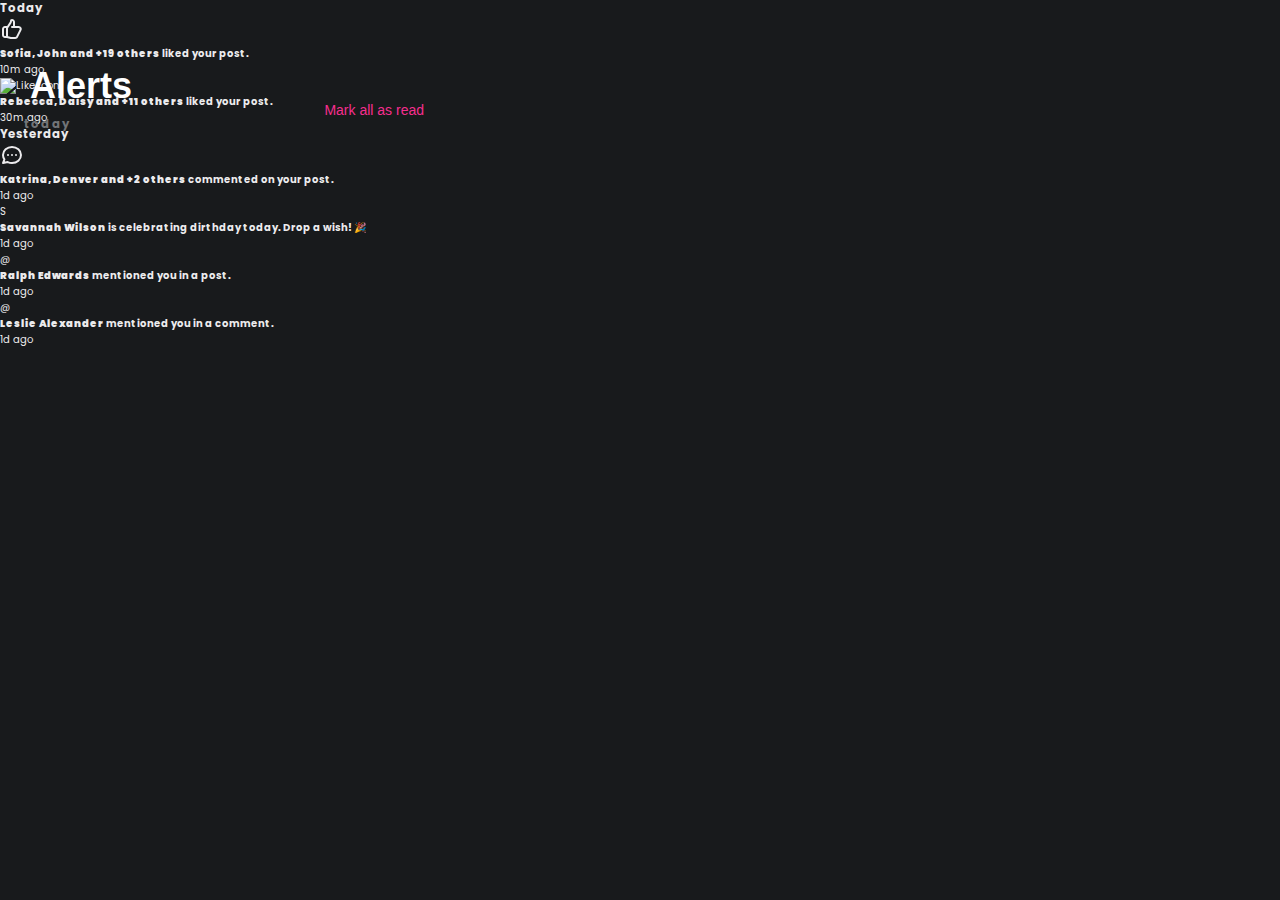
==== alert.html @ 07e80e3b "Add alert main css" ====
<!DOCTYPE html>
<html lang="en">
  <head>
    <link rel="preconnect" href="https://fonts.googleapis.com" />
    <link rel="preconnect" href="https://fonts.gstatic.com" crossorigin />
    <link
      href="https://fonts.googleapis.com/css2?family=Poppins:ital,wght@0,300;0,400;0,700;1,300;1,400;1,700&display=swap"
      rel="stylesheet"
    />

    <meta charset="UTF-8" />
    <meta http-equiv="X-UA-Compatible" content="IE=edge" />
    <meta name="viewport" content="width=device-width, initial-scale=1.0" />
    <link rel="stylesheet" href="./styles.css" />
    <title>Alert</title>
  </head>
  <body>
    <header class="alert__header">
      <h1>Alerts</h1>

      <h2 class="alert__header__h2">Mark all as read</h2>
    </header>
    <main>
      <h3 class="alert__main__h3">today</h3>
        <h3>Today</h3>
        <article>
          <img src="/Icon/Like.svg" alt="Like icon" />
          <h4><strong>Sofia, John and +19 others</strong> liked your post.</h4>
          <p>10m ago</p>
        </article>
        <article>
          <img class="/Icon/Like.svg" alt="Like icon" />
          <h4>
            <strong>Rebecca, Daisy and +11 others</strong> liked your post.
          </h4>
          <p>30m ago</p>
        </article>
      </h3>

      <section>
        <h3>Yesterday</h3>
        <article>
          <img src="/Icon/Comment.svg" alt="Comment icon" />
          <h4>
            <strong>Katrina, Denver and +2 others</strong> commented on your
            post.
          </h4>
          <p>1d ago</p>
        </article>

        <article class="alertmessage">
          <div>S</div>
          <h4>
            <strong>Savannah Wilson</strong> is celebrating dirthday today. Drop
            a wish! 🎉
          </h4>
          <p>1d ago</p>
        </article>

        <article>
          <div>@</div>
          <h4><strong>Ralph Edwards</strong> mentioned you in a post.</h4>
          <p>1d ago</p>
        </article>

        <article>
          <div>@</div>
          <h4><strong>Leslie Alexander</strong> mentioned you in a comment.</h4>
          <p>1d ago</p>
        </article>
      </section>
    </main>
  </body>
</html>
---- styles.css ----
@import url(./base.css);
@import url(./css-components/nav.css);
@import url(./css-components/header.css);
@import url(./css-components/stories.css);
@import url(./css-components/alert.css);
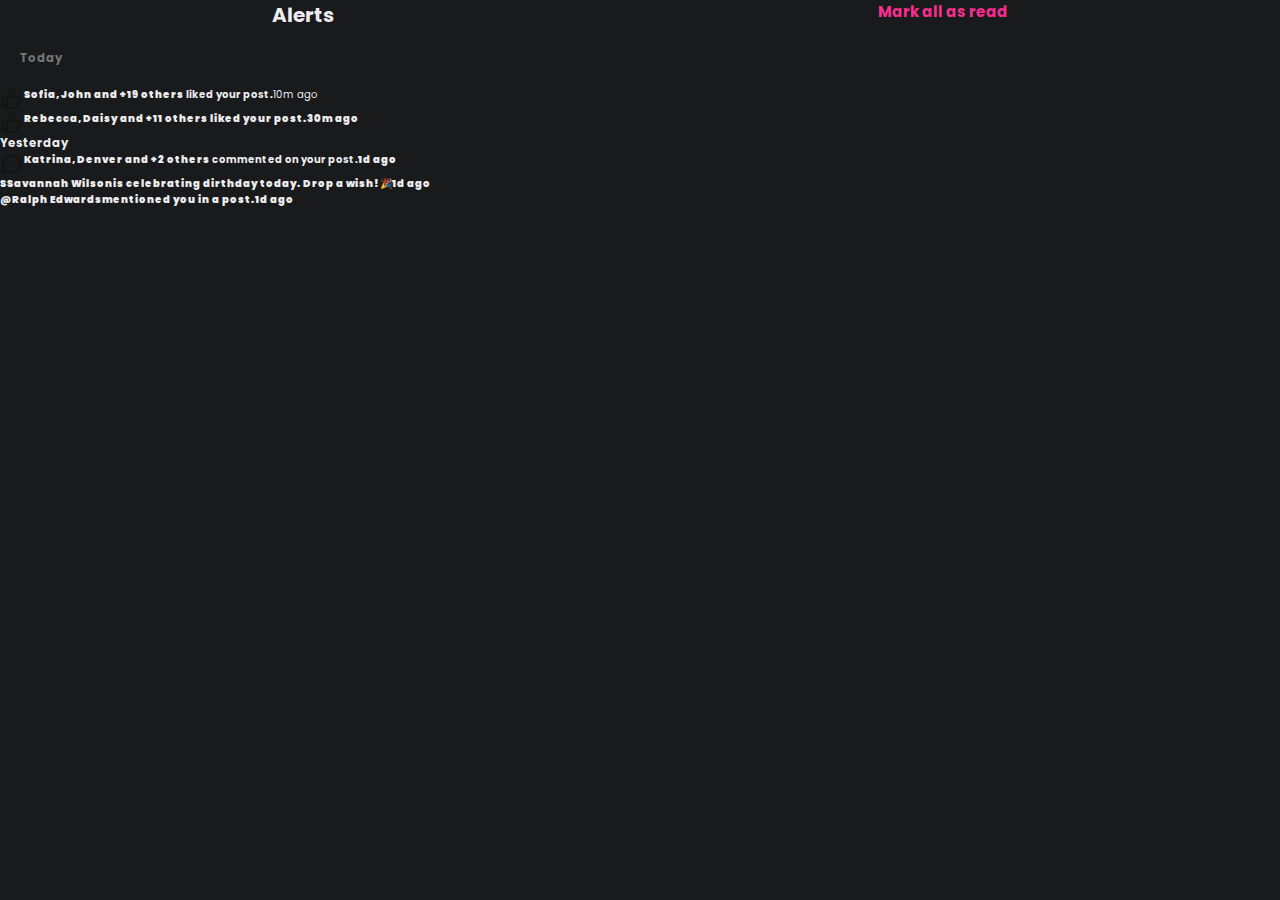
==== commit 40d82ebc: "add classes add display" ====
--- a/alert.html
+++ b/alert.html
@@ -21,26 +21,27 @@
       <h2 class="alert__header__h2">Mark all as read</h2>
     </header>
     <main>
-      <h3 class="alert__main__h3">today</h3>
-        <h3>Today</h3>
-        <article>
-          <img src="/Icon/Like.svg" alt="Like icon" />
+      <h3 class="alert__main__h3">Today</h3>
+        
+      <article class="article_1">
+        <img class="icons" src="./Icon/Like.svg" alt="like icon">
           <h4><strong>Sofia, John and +19 others</strong> liked your post.</h4>
           <p>10m ago</p>
         </article>
-        <article>
-          <img class="/Icon/Like.svg" alt="Like icon" />
-          <h4>
-            <strong>Rebecca, Daisy and +11 others</strong> liked your post.
-          </h4>
-          <p>30m ago</p>
-        </article>
-      </h3>
+        
+      <article class="article_2">
+        <img class="icons" src="Icon/Like.svg"
+        alt="like icon">
+            <h4><strong>Rebecca, Daisy and +11 others<strong> liked your post.</h4>
+        <p>30m ago</p>
+      </article>
 
-      <section>
-        <h3>Yesterday</h3>
-        <article>
-          <img src="/Icon/Comment.svg" alt="Comment icon" />
+      <h3 section class="alert_section_h3">Yesterday</h3>
+      
+        
+      <article class="article_3">
+        <img class="icons" src="./Icon/Comment.svg"
+          alt="like icon">
           <h4>
             <strong>Katrina, Denver and +2 others</strong> commented on your
             post.
@@ -48,27 +49,19 @@
           <p>1d ago</p>
         </article>
 
-        <article class="alertmessage">
+        <article class="article_4">
           <div>S</div>
-          <h4>
             <strong>Savannah Wilson</strong> is celebrating dirthday today. Drop
             a wish! 🎉
-          </h4>
           <p>1d ago</p>
         </article>
 
-        <article>
+        <article class="article_5">
           <div>@</div>
-          <h4><strong>Ralph Edwards</strong> mentioned you in a post.</h4>
+          <strong>Ralph Edwards</strong> mentioned you in a post.
           <p>1d ago</p>
         </article>
-
-        <article>
-          <div>@</div>
-          <h4><strong>Leslie Alexander</strong> mentioned you in a comment.</h4>
-          <p>1d ago</p>
-        </article>
-      </section>
+     
     </main>
   </body>
 </html>
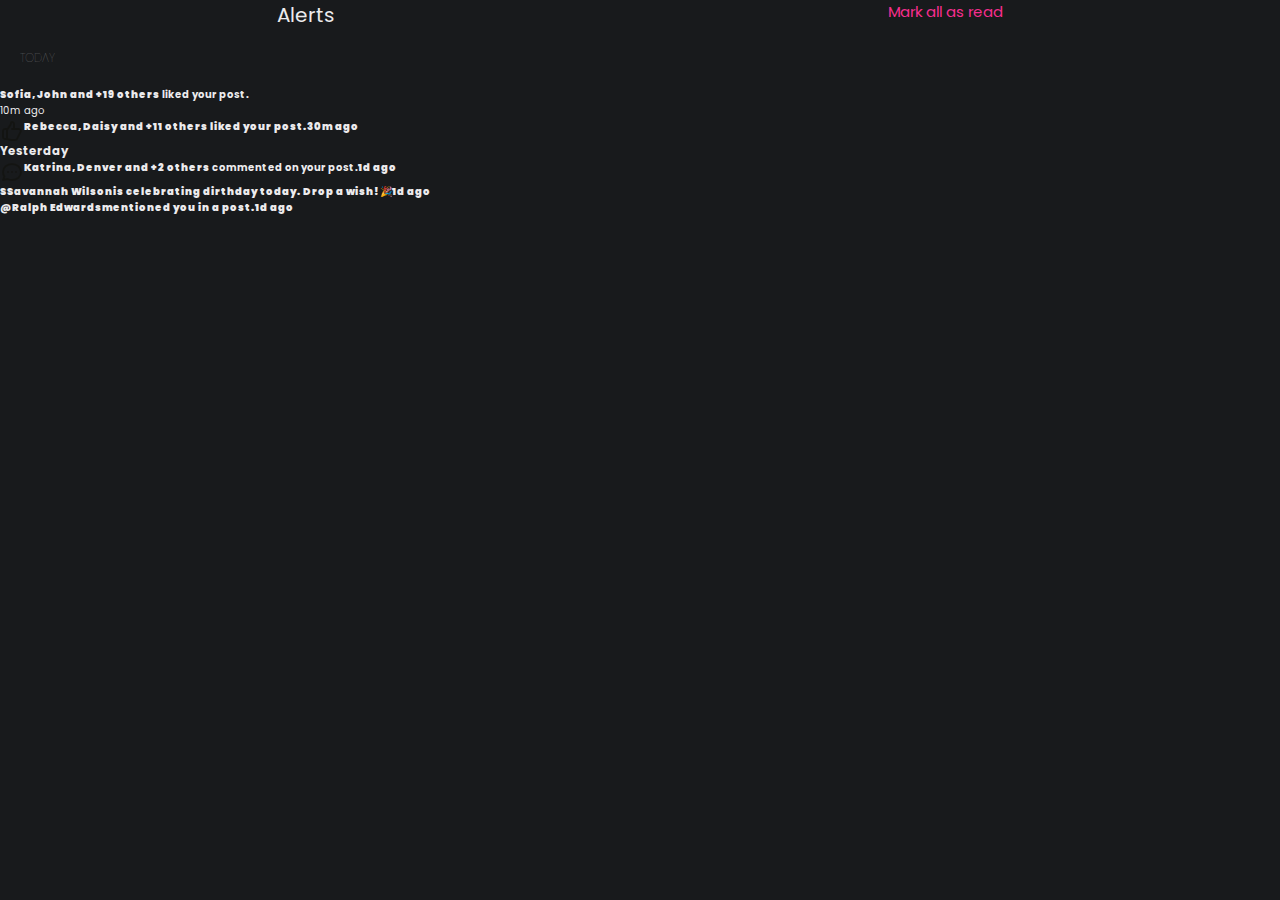
==== commit 7dd6a4dd: "Change alert message classes" ====
--- a/alert.html
+++ b/alert.html
@@ -16,20 +16,20 @@
   </head>
   <body>
     <header class="alert__header">
-      <h1>Alerts</h1>
+      <h1 class="alert__header__h1">Alerts</h1>
 
       <h2 class="alert__header__h2">Mark all as read</h2>
     </header>
     <main>
       <h3 class="alert__main__h3">Today</h3>
         
-      <article class="article_1">
-        <img class="icons" src="./Icon/Like.svg" alt="like icon">
+      <article class="alert-message“>
+        <img class="icons" src="./Icon/Like.svg">
           <h4><strong>Sofia, John and +19 others</strong> liked your post.</h4>
           <p>10m ago</p>
         </article>
         
-      <article class="article_2">
+      <article class="alert-message">
         <img class="icons" src="Icon/Like.svg"
         alt="like icon">
             <h4><strong>Rebecca, Daisy and +11 others<strong> liked your post.</h4>
@@ -39,7 +39,7 @@
       <h3 section class="alert_section_h3">Yesterday</h3>
       
         
-      <article class="article_3">
+      <article class="alert-message">
         <img class="icons" src="./Icon/Comment.svg"
           alt="like icon">
           <h4>
@@ -49,14 +49,14 @@
           <p>1d ago</p>
         </article>
 
-        <article class="article_4">
+        <article class="alert-message">
           <div>S</div>
             <strong>Savannah Wilson</strong> is celebrating dirthday today. Drop
             a wish! 🎉
           <p>1d ago</p>
         </article>
 
-        <article class="article_5">
+        <article class="alert-message">
           <div>@</div>
           <strong>Ralph Edwards</strong> mentioned you in a post.
           <p>1d ago</p>
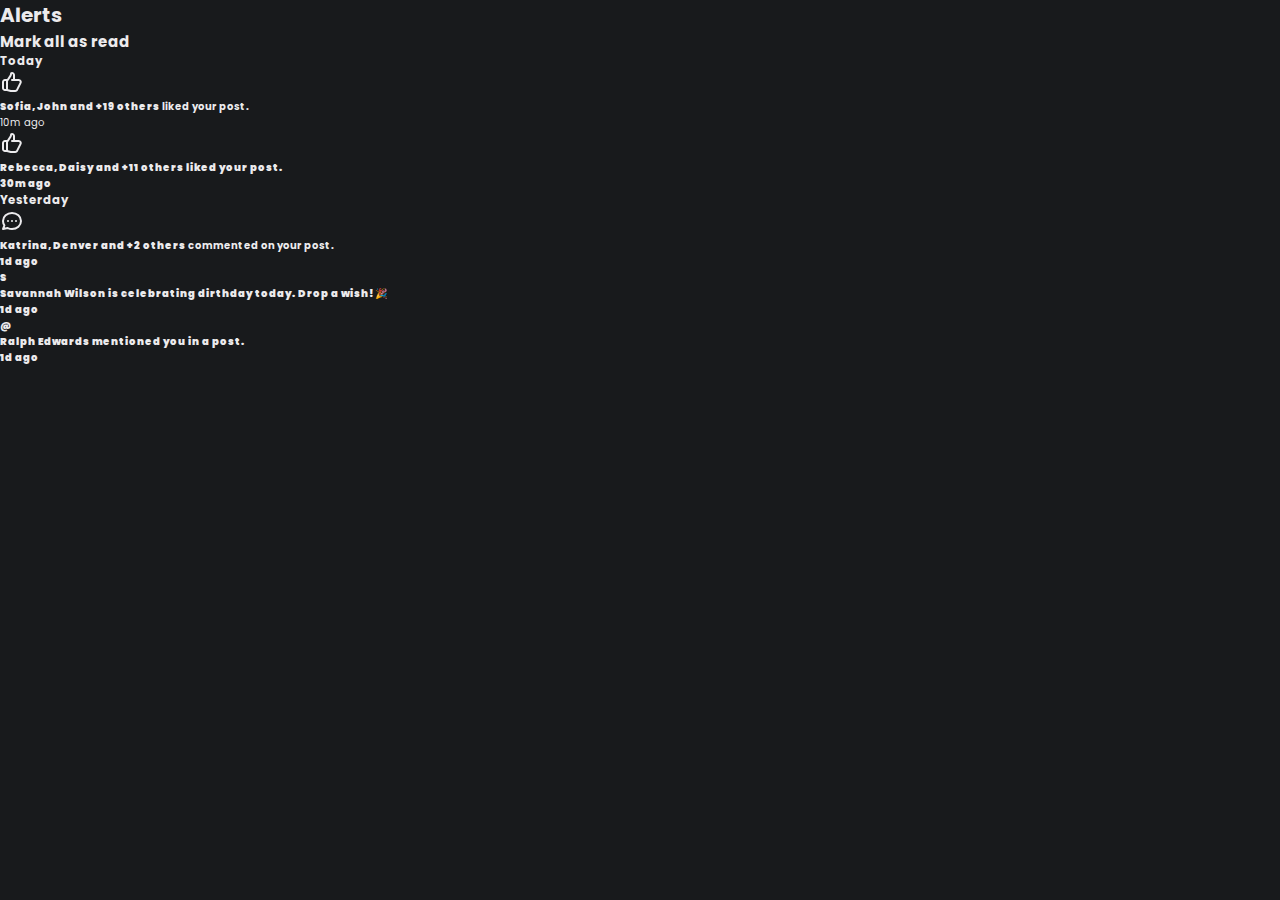
==== commit 627fb576: "add alert message p" ====
--- a/alert.html
+++ b/alert.html
@@ -22,18 +22,21 @@
     </header>
     <main>
       <h3 class="alert__main__h3">Today</h3>
-        
-      <article class="alert-message“>
-        <img class="icons" src="./Icon/Like.svg">
+
+        <article class="alert-message">
+          <img src="./Icon/Like.svg" alt="like icon" class="icons">
+          <div class="alert-message__text">
           <h4><strong>Sofia, John and +19 others</strong> liked your post.</h4>
-          <p>10m ago</p>
+          
+          <p class="alert-message__p">10m ago</p></div>
         </article>
         
       <article class="alert-message">
         <img class="icons" src="Icon/Like.svg"
         alt="like icon">
+        <div class="alert-message__text">
             <h4><strong>Rebecca, Daisy and +11 others<strong> liked your post.</h4>
-        <p>30m ago</p>
+        <p class="alert-message__p">30m ago</p></div>
       </article>
 
       <h3 section class="alert_section_h3">Yesterday</h3>
@@ -42,24 +45,25 @@
       <article class="alert-message">
         <img class="icons" src="./Icon/Comment.svg"
           alt="like icon">
+          <div class="alert-message__text">
           <h4>
             <strong>Katrina, Denver and +2 others</strong> commented on your
             post.
           </h4>
-          <p>1d ago</p>
+          <p class="alert-message__p">1d ago</p></div>
         </article>
 
         <article class="alert-message">
           <div>S</div>
             <strong>Savannah Wilson</strong> is celebrating dirthday today. Drop
             a wish! 🎉
-          <p>1d ago</p>
+            <p class="alert-message__p">1d ago</p></div>
         </article>
 
         <article class="alert-message">
           <div>@</div>
           <strong>Ralph Edwards</strong> mentioned you in a post.
-          <p>1d ago</p>
+          <p class="alert-message__p">1d ago</p></div>
         </article>
      
     </main>
--- a/styles.css
+++ b/styles.css
@@ -2,4 +2,5 @@
 @import url(./css-components/nav.css);
 @import url(./css-components/header.css);
 @import url(./css-components/stories.css);
-@import url(./css-components/alert.css);
+@import url(./css-components/posts/posts.css);
+@import url(./css-components/profile-page/profile-page.css);
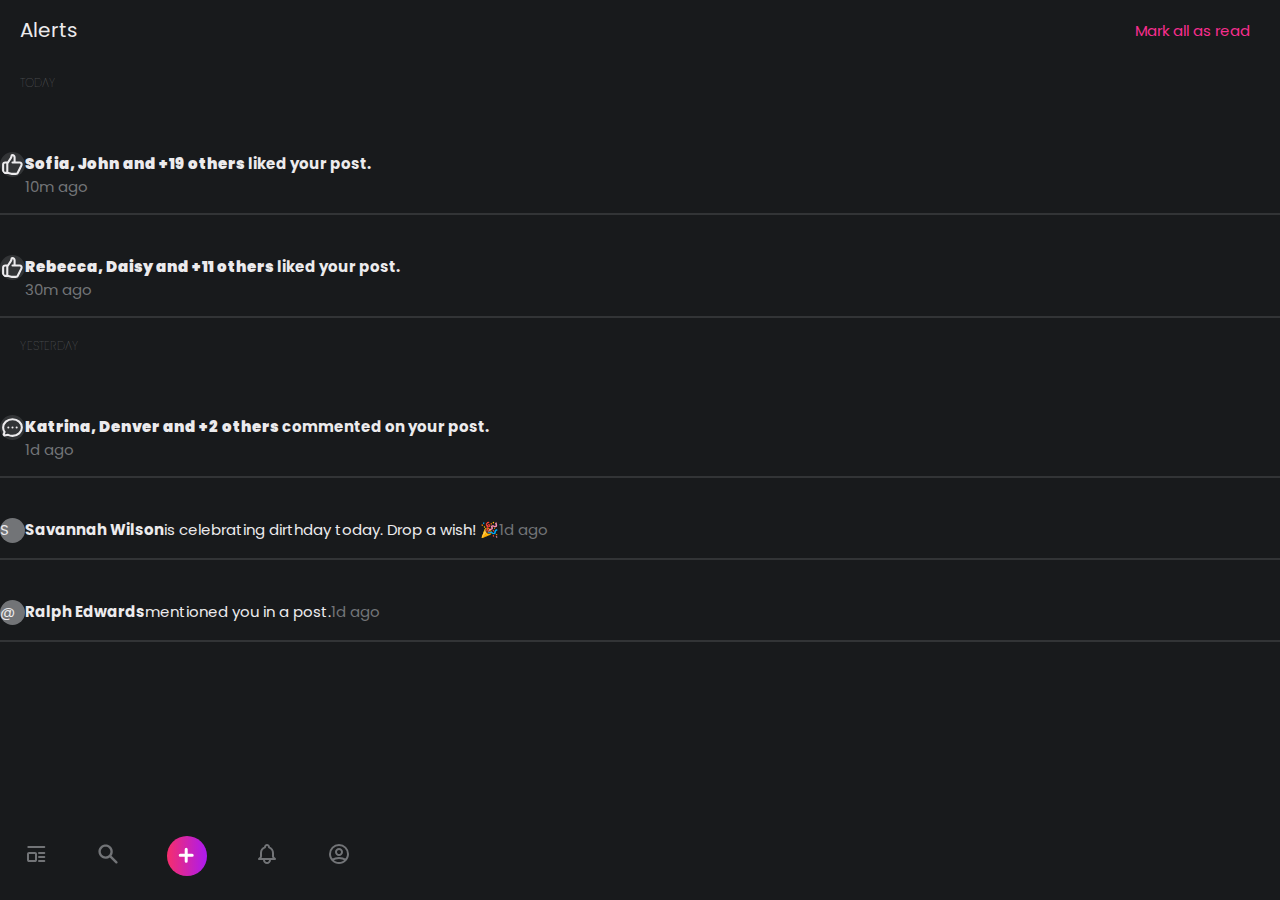
==== commit 2f54e55c: "Fixed some Issues" ====
--- a/alert.html
+++ b/alert.html
@@ -35,7 +35,7 @@
         <img class="icons" src="Icon/Like.svg"
         alt="like icon">
         <div class="alert-message__text">
-            <h4><strong>Rebecca, Daisy and +11 others<strong> liked your post.</h4>
+            <h4><strong>Rebecca, Daisy and +11 others</strong> liked your post.</h4>
         <p class="alert-message__p">30m ago</p></div>
       </article>
 
@@ -46,26 +46,58 @@
         <img class="icons" src="./Icon/Comment.svg"
           alt="like icon">
           <div class="alert-message__text">
-          <h4>
-            <strong>Katrina, Denver and +2 others</strong> commented on your
+          <h4><strong>Katrina, Denver and +2 others</strong> commented on your
             post.
           </h4>
           <p class="alert-message__p">1d ago</p></div>
         </article>
 
         <article class="alert-message">
-          <div>S</div>
+          <div class="circle">S</div>
             <strong>Savannah Wilson</strong> is celebrating dirthday today. Drop
             a wish! 🎉
             <p class="alert-message__p">1d ago</p></div>
         </article>
 
         <article class="alert-message">
-          <div>@</div>
+          <div class="circle">@</div>
           <strong>Ralph Edwards</strong> mentioned you in a post.
           <p class="alert-message__p">1d ago</p></div>
         </article>
      
     </main>
+    <nav>
+      <ul class="nav">
+        <a
+            href="/index.html"
+          >
+        <li class="nav__button">
+          <img src="./Icon/Feed.svg" alt="Menu Icon" />
+        </li>
+      </a>
+        <a href="/search.html">
+        <li class="nav__button">
+      
+          <img src="./Icon/Search.svg" alt="Search Icon" />
+        </li>
+      </a>
+      <a href="#">
+        <li class="nav__button--new-post">
+          <img class="position_plus" src="./Icon/Plus.svg" alt="Plus Icon" />
+        </li>
+      </a>
+        <a href="/alert.html">
+        <li class="nav__button">
+          <img src="./Icon/Alert.svg" alt="Alert Icon" />
+        </li>
+      </a>
+      <a href="/profile.html">
+        <li class="nav__button">
+         <img src="./Icon/Profile.svg" alt="Profile Icon" />
+        </li>
+      </a>
+      </ul>
+    </nav>
+
   </body>
 </html>
--- a/styles.css
+++ b/styles.css
@@ -2,5 +2,7 @@
 @import url(./css-components/nav.css);
 @import url(./css-components/header.css);
 @import url(./css-components/stories.css);
+@import url(./css-components/alert.css);
 @import url(./css-components/posts/posts.css);
-@import url(./css-components/profile-page/profile-page.css);
+@import url(./css-components/search/search.css);
+
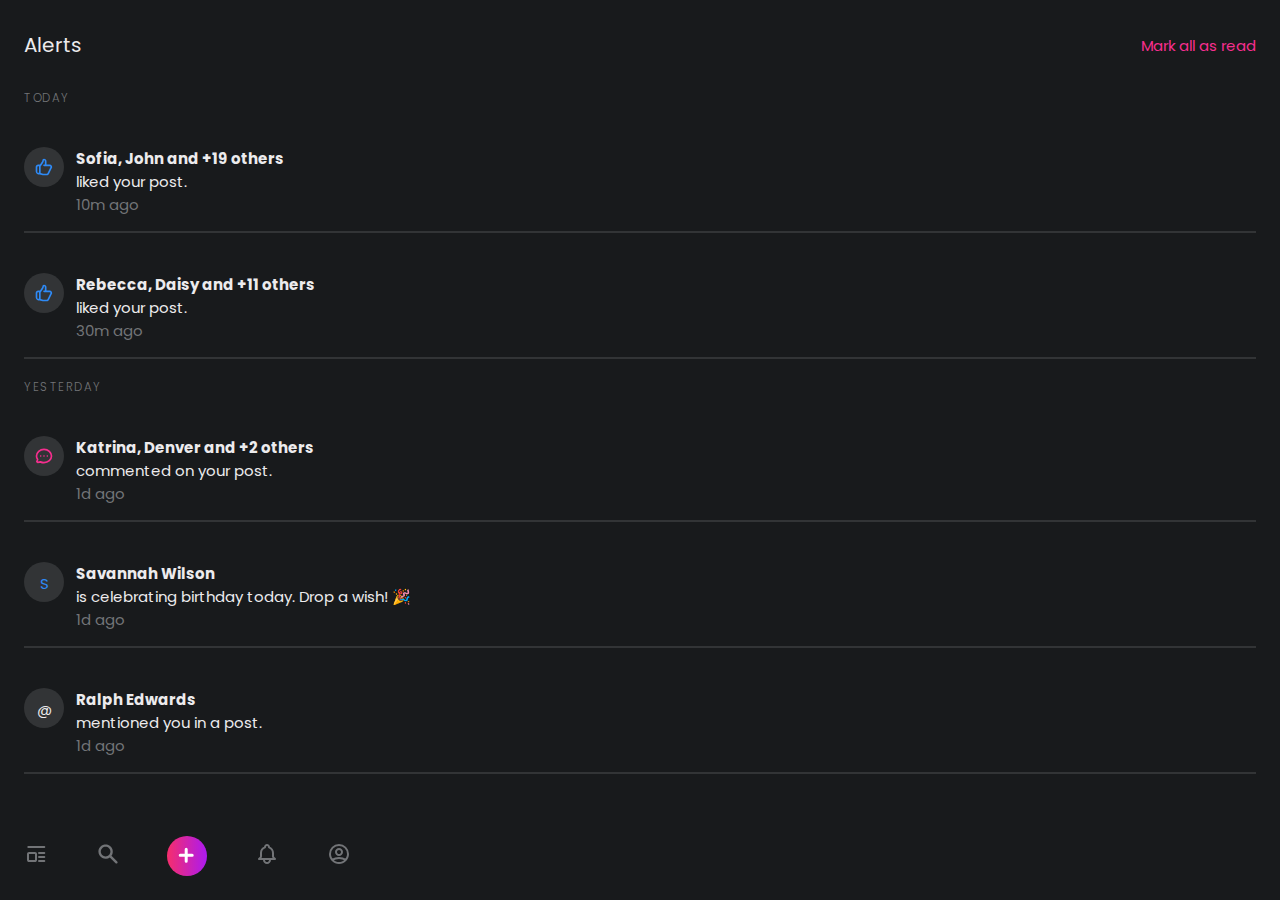
==== commit a96d09f9: "Add more styling to alerts" ====
--- a/alert.html
+++ b/alert.html
@@ -20,84 +20,94 @@
 
       <h2 class="alert__header__h2">Mark all as read</h2>
     </header>
-    <main>
+    <main class="alert_main">
       <h3 class="alert__main__h3">Today</h3>
 
-        <article class="alert-message">
-          <img src="./Icon/Like.svg" alt="like icon" class="icons">
-          <div class="alert-message__text">
-          <h4><strong>Sofia, John and +19 others</strong> liked your post.</h4>
-          
-          <p class="alert-message__p">10m ago</p></div>
-        </article>
-        
+      <article class="alert-message alert-message__icon--like">
+        <img
+          src="./Icon/Like_blue.svg"
+          alt="like icon"
+          class="alert-message__icon"
+        />
+        <div class="alert-message__text">
+          <strong>Sofia, John and +19 others</strong> liked your post.
+
+          <p class="alert-message__p">10m ago</p>
+        </div>
+      </article>
+
       <article class="alert-message">
-        <img class="icons" src="Icon/Like.svg"
-        alt="like icon">
+        <img
+          class="alert-message__icon alert-message__icon--like"
+          src="Icon/Like_blue.svg"
+          alt="like icon"
+        />
         <div class="alert-message__text">
-            <h4><strong>Rebecca, Daisy and +11 others</strong> liked your post.</h4>
-        <p class="alert-message__p">30m ago</p></div>
+          <strong>Rebecca, Daisy and +11 others</strong> liked your post.
+          <p class="alert-message__p">30m ago</p>
+        </div>
       </article>
 
       <h3 section class="alert_section_h3">Yesterday</h3>
-      
-        
+
       <article class="alert-message">
-        <img class="icons" src="./Icon/Comment.svg"
-          alt="like icon">
-          <div class="alert-message__text">
-          <h4><strong>Katrina, Denver and +2 others</strong> commented on your
-            post.
-          </h4>
-          <p class="alert-message__p">1d ago</p></div>
-        </article>
+        <img
+          class="alert-message__icon alert-message__icon--comment"
+          src="./Icon/Comment_pink.svg"
+          alt="like icon"
+        />
+        <div class="alert-message__text">
+          <strong>Katrina, Denver and +2 others</strong> commented on your post.
 
-        <article class="alert-message">
-          <div class="circle">S</div>
-            <strong>Savannah Wilson</strong> is celebrating dirthday today. Drop
-            a wish! 🎉
-            <p class="alert-message__p">1d ago</p></div>
-        </article>
+          <p class="alert-message__p">1d ago</p>
+        </div>
+      </article>
 
-        <article class="alert-message">
-          <div class="circle">@</div>
+      <article class="alert-message">
+        <div class="alert-message__icon alert-message__icon--personal">S</div>
+        <div class="alert-message__text">
+          <strong>Savannah Wilson</strong> is celebrating birthday today. Drop a
+          wish! 🎉
+          <p class="alert-message__p">1d ago</p>
+        </div>
+      </article>
+
+      <article class="alert-message alert-message__icon--mention">
+        <div class="alert-message__icon">@</div>
+        <div class="alert-message__text">
           <strong>Ralph Edwards</strong> mentioned you in a post.
-          <p class="alert-message__p">1d ago</p></div>
-        </article>
-     
+          <p class="alert-message__p">1d ago</p>
+        </div>
+      </article>
     </main>
     <nav>
       <ul class="nav">
-        <a
-            href="/index.html"
-          >
-        <li class="nav__button">
-          <img src="./Icon/Feed.svg" alt="Menu Icon" />
-        </li>
-      </a>
+        <a href="/index.html">
+          <li class="nav__button">
+            <img src="./Icon/Feed.svg" alt="Menu Icon" />
+          </li>
+        </a>
         <a href="/search.html">
-        <li class="nav__button">
-      
-          <img src="./Icon/Search.svg" alt="Search Icon" />
-        </li>
-      </a>
-      <a href="#">
-        <li class="nav__button--new-post">
-          <img class="position_plus" src="./Icon/Plus.svg" alt="Plus Icon" />
-        </li>
-      </a>
+          <li class="nav__button">
+            <img src="./Icon/Search.svg" alt="Search Icon" />
+          </li>
+        </a>
+        <a href="#">
+          <li class="nav__button--new-post">
+            <img class="position_plus" src="./Icon/Plus.svg" alt="Plus Icon" />
+          </li>
+        </a>
         <a href="/alert.html">
-        <li class="nav__button">
-          <img src="./Icon/Alert.svg" alt="Alert Icon" />
-        </li>
-      </a>
-      <a href="/profile.html">
-        <li class="nav__button">
-         <img src="./Icon/Profile.svg" alt="Profile Icon" />
-        </li>
-      </a>
+          <li class="nav__button">
+            <img src="./Icon/Alert.svg" alt="Alert Icon" />
+          </li>
+        </a>
+        <a href="/profile.html">
+          <li class="nav__button">
+            <img src="./Icon/Profile.svg" alt="Profile Icon" />
+          </li>
+        </a>
       </ul>
     </nav>
-
   </body>
 </html>
--- a/styles.css
+++ b/styles.css
@@ -4,5 +4,5 @@
 @import url(./css-components/stories.css);
 @import url(./css-components/alert.css);
 @import url(./css-components/posts/posts.css);
+@import url(./css-components/profile-page/profile-page.css);
 @import url(./css-components/search/search.css);
-
